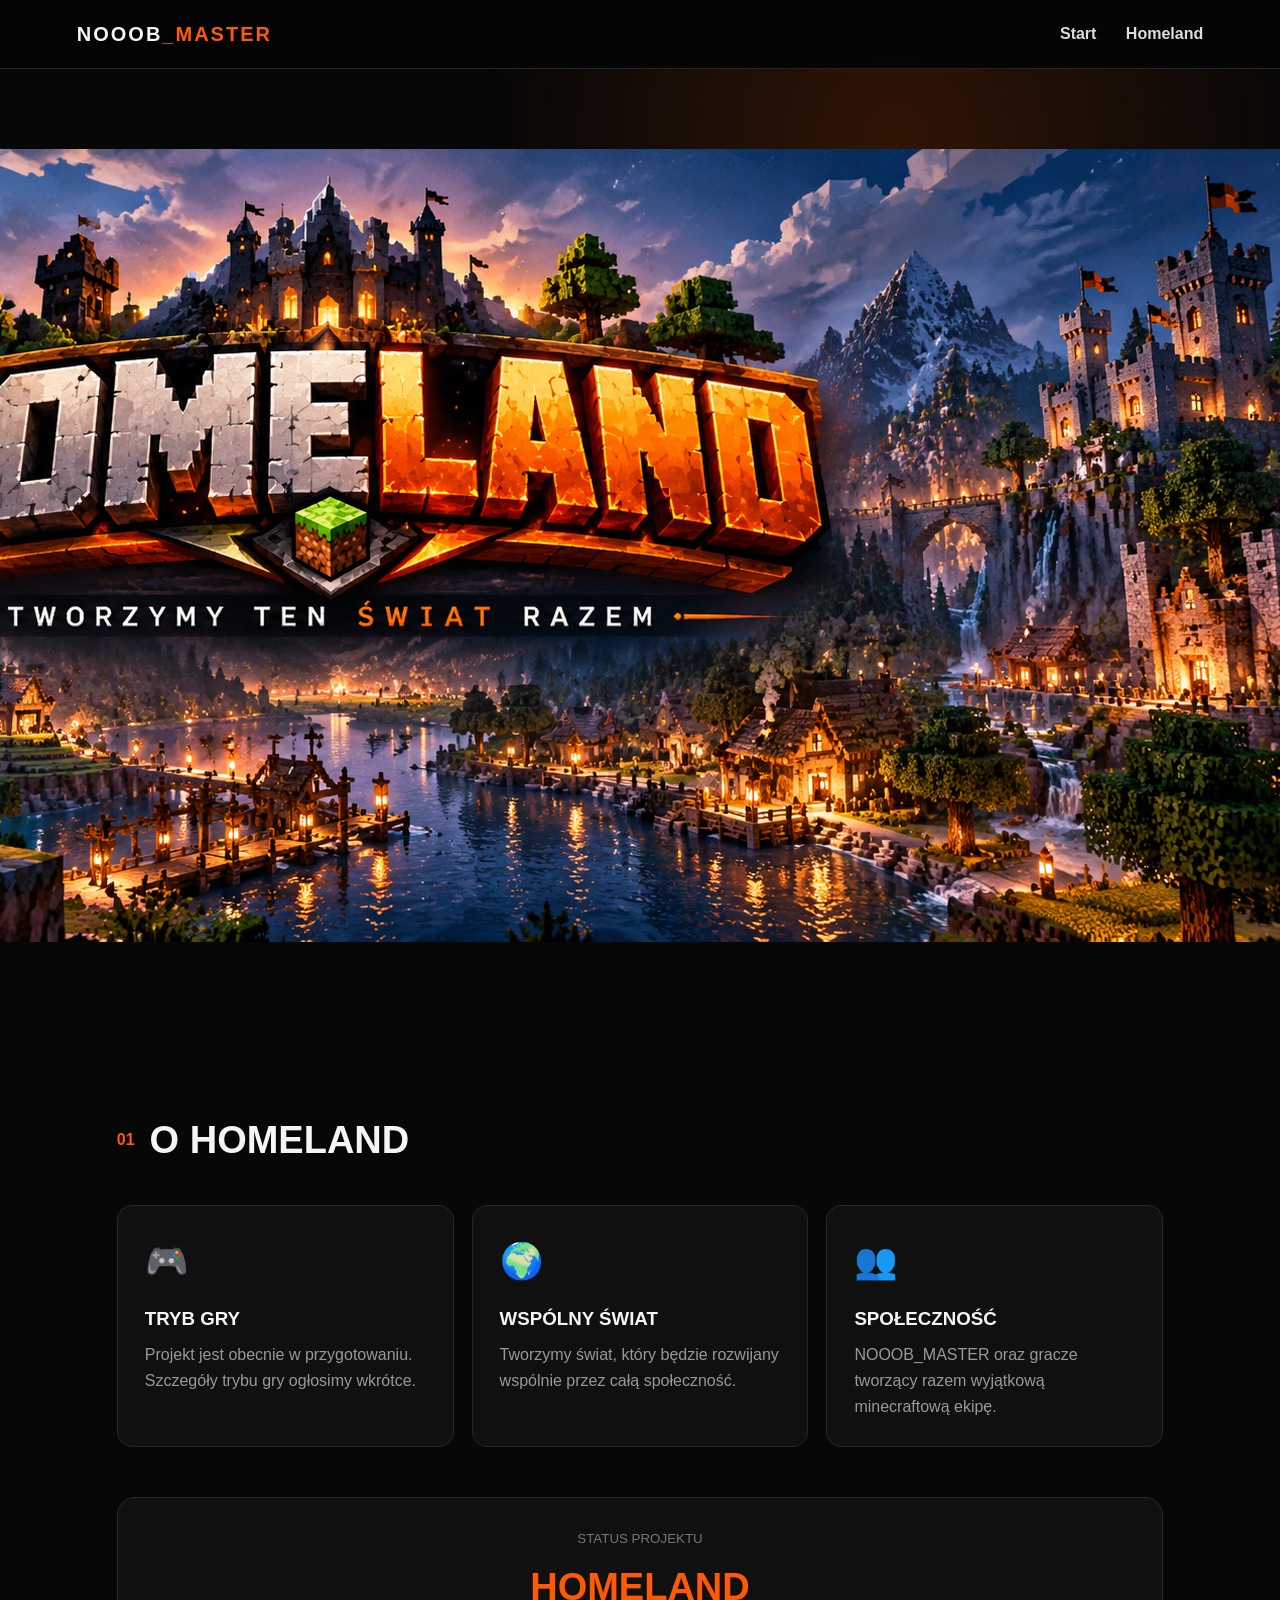
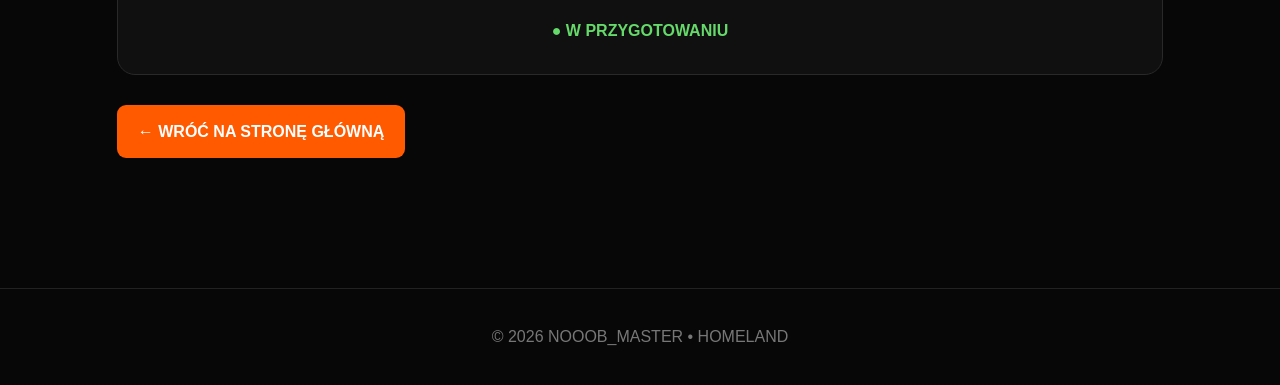
==== homeland.html @ eb206caf "Update homeland.html" ====
<!DOCTYPE html>
<html lang="pl">
<head>
  <meta charset="UTF-8">
  <meta name="viewport" content="width=device-width, initial-scale=1.0">

  <title>HOMELAND | NOOOB_MASTER</title>

  <style>
    * {
      box-sizing: border-box;
      margin: 0;
      padding: 0;
    }

    html {
      scroll-behavior: smooth;
    }

    body {
      font-family: Arial, Helvetica, sans-serif;
      background: #070707;
      color: #f5f5f5;
      line-height: 1.6;
    }

    body::before {
      content: "";
      position: fixed;
      inset: 0;
      pointer-events: none;
      background:
        radial-gradient(circle at 70% 15%, #301506 0, transparent 35%),
        radial-gradient(circle at 15% 80%, #151515 0, transparent 40%);
      z-index: -1;
    }

    nav {
      position: sticky;
      top: 0;
      z-index: 10;
      display: flex;
      justify-content: space-between;
      align-items: center;
      padding: 18px 6%;
      background: rgba(5,5,5,.9);
      backdrop-filter: blur(12px);
      border-bottom: 1px solid #252525;
    }

    .logo {
      font-weight: 900;
      letter-spacing: 2px;
      font-size: 20px;
    }

    .logo span {
      color: #ff5a00;
    }

    nav a {
      color: #ddd;
      text-decoration: none;
      margin-left: 25px;
      font-weight: 700;
    }

    nav a:hover {
      color: #ff5a00;
    }

    .hero {
      min-height: 70vh;
      display: flex;
      align-items: center;
      justify-content: center;
      text-align: center;
      padding: 80px 6%;
    }

    .hero-content {
      max-width: 900px;
    }

    .badge {
      display: inline-block;
      padding: 8px 14px;
      border: 1px solid #71300d;
      border-radius: 30px;
      color: #ff7a22;
      background: #160b05;
      font-size: 13px;
      font-weight: 800;
      letter-spacing: 1px;
      margin-bottom: 20px;
    }

    h1 {
      font-size: clamp(50px, 9vw, 110px);
      line-height: .95;
      margin-bottom: 25px;
    }

    h1 span {
      color: #ff5a00;
      text-shadow: 0 0 30px #ff5a002d;
    }

    .hero p {
      color: #aaa;
      font-size: 19px;
      max-width: 700px;
      margin: auto;
    }

    .section {
      max-width: 1200px;
      margin: auto;
      padding: 80px 6%;
    }

    .section-title {
      display: flex;
      align-items: center;
      gap: 15px;
      margin-bottom: 35px;
    }

    .section-title span {
      color: #ff5a00;
      font-weight: 900;
    }

    h2 {
      font-size: 38px;
    }

    .cards {
      display: grid;
      grid-template-columns: repeat(3, 1fr);
      gap: 18px;
    }

    .card {
      background: #101010;
      border: 1px solid #292929;
      border-radius: 15px;
      padding: 27px;
      transition: .2s;
    }

    .card:hover {
      border-color: #ff5a00;
      transform: translateY(-4px);
    }

    .card .icon {
      font-size: 35px;
      margin-bottom: 15px;
    }

    .card h3 {
      margin-bottom: 8px;
    }

    .card p {
      color: #999;
    }

    .status {
      background: #101010;
      border: 1px solid #292929;
      border-radius: 18px;
      padding: 30px;
      margin-top: 50px;
      text-align: center;
    }

    .status small {
      color: #777;
      display: block;
      margin-bottom: 8px;
    }

    .status strong {
      display: block;
      color: #ff5a00;
      font-size: 38px;
    }

    .online {
      color: #65d96a;
      font-weight: 700;
    }

    .btn {
      display: inline-block;
      padding: 14px 21px;
      border-radius: 9px;
      text-decoration: none;
      font-weight: 800;
      margin-top: 30px;
    }

    .primary {
      background: #ff5a00;
      color: white;
    }

    .primary:hover {
      transform: translateY(-2px);
    }

    footer {
      border-top: 1px solid #222;
      padding: 35px 6%;
      color: #777;
      text-align: center;
      margin-top: 50px;
    }

    @media (max-width: 850px) {
      nav {
        display: none;
      }

      .cards {
        grid-template-columns: 1fr;
      }

      .hero {
        padding-top: 60px;
      }
      
.hero {
  display: block !important;
  width: 100% !important;
  max-width: 100% !important;
  margin: 0 !important;
  padding-left: 20px;
  padding-right: 20px;
  box-sizing: border-box;
  overflow: hidden;
}

.homeland-banner {
    display: block !important;
    width: 750px !important;
    max-width: 750px !important;
  margin: 0 auto 35px;
  box-sizing: border-box;
  border-radius: 20px;
  overflow: hidden;
  border: 2px solid #ff5a00;
  box-shadow: 0 20px 70px rgba(0,0,0,.6);
}

.homeland-banner img {
  display: block;
  width: 100%;
  height: 420px;
  object-fit: cover;
}

.hero-content {
  display: block;
  width: 100%;
  max-width: 1200px;
  margin: 0 auto;
  box-sizing: border-box;
}
.homeland-banner {
  width: 100%;
  margin: 0 auto 35px;
  border-radius: 20px;
  overflow: hidden;
  border: 2px solid #ff5a00;
  box-shadow: 0 20px 70px rgba(0,0,0,.6);
}

.homeland-banner img {
  display: block;
  width: 100%;
  height: 420px;
  object-fit: cover;
}
@media (max-width: 850px) {
  .homeland-banner img {
    height: 220px;
  }
}
    }
  </style>
</head>

<body>

  <nav>
    <div class="logo">NOOOB<span>_MASTER</span></div>

    <div>
      <a href="index.html">Start</a>
      <a href="#info">Homeland</a>
    </div>
  </nav>

  <section class="hero">
    <div class="homeland-banner">
  <img src="homeland-banner.png" alt="HOMELAND - NOOOB_MASTER">
</div>
    <div class="hero-content">

      <div class="badge">⛏️ MINECRAFT • HOMELAND • COMMUNITY</div>

      <h1>
        WITAJ W<br>
        <span>HOMELAND</span>
      </h1>

      <p>
        Nasza wspólna minecraftowa przygoda.
        Budujemy świat od podstaw i tworzymy miejsce
        dla graczy, którzy chcą dobrze się bawić.
      </p>

      <a class="btn primary" href="#info">
        ⛏️ POZNAJ HOMELAND
      </a>

    </div>
  </section>

  <section id="info" class="section">

    <div class="section-title">
      <span>01</span>
      <h2>O HOMELAND</h2>
    </div>

    <div class="cards">

      <div class="card">
        <div class="icon">🎮</div>
        <h3>TRYB GRY</h3>
        <p>
          Projekt jest obecnie w przygotowaniu.
          Szczegóły trybu gry ogłosimy wkrótce.
        </p>
      </div>

      <div class="card">
        <div class="icon">🌍</div>
        <h3>WSPÓLNY ŚWIAT</h3>
        <p>
          Tworzymy świat, który będzie rozwijany
          wspólnie przez całą społeczność.
        </p>
      </div>

      <div class="card">
        <div class="icon">👥</div>
        <h3>SPOŁECZNOŚĆ</h3>
        <p>
          NOOOB_MASTER oraz gracze tworzący
          razem wyjątkową minecraftową ekipę.
        </p>
      </div>

    </div>

    <div class="status">
      <small>STATUS PROJEKTU</small>
      <strong>HOMELAND</strong>
      <span class="online">● W PRZYGOTOWANIU</span>
    </div>

    <a class="btn primary" href="index.html">
      ← WRÓĆ NA STRONĘ GŁÓWNĄ
    </a>

  </section>

  <footer>
    © 2026 NOOOB_MASTER • HOMELAND
  </footer>

</body>
</html>
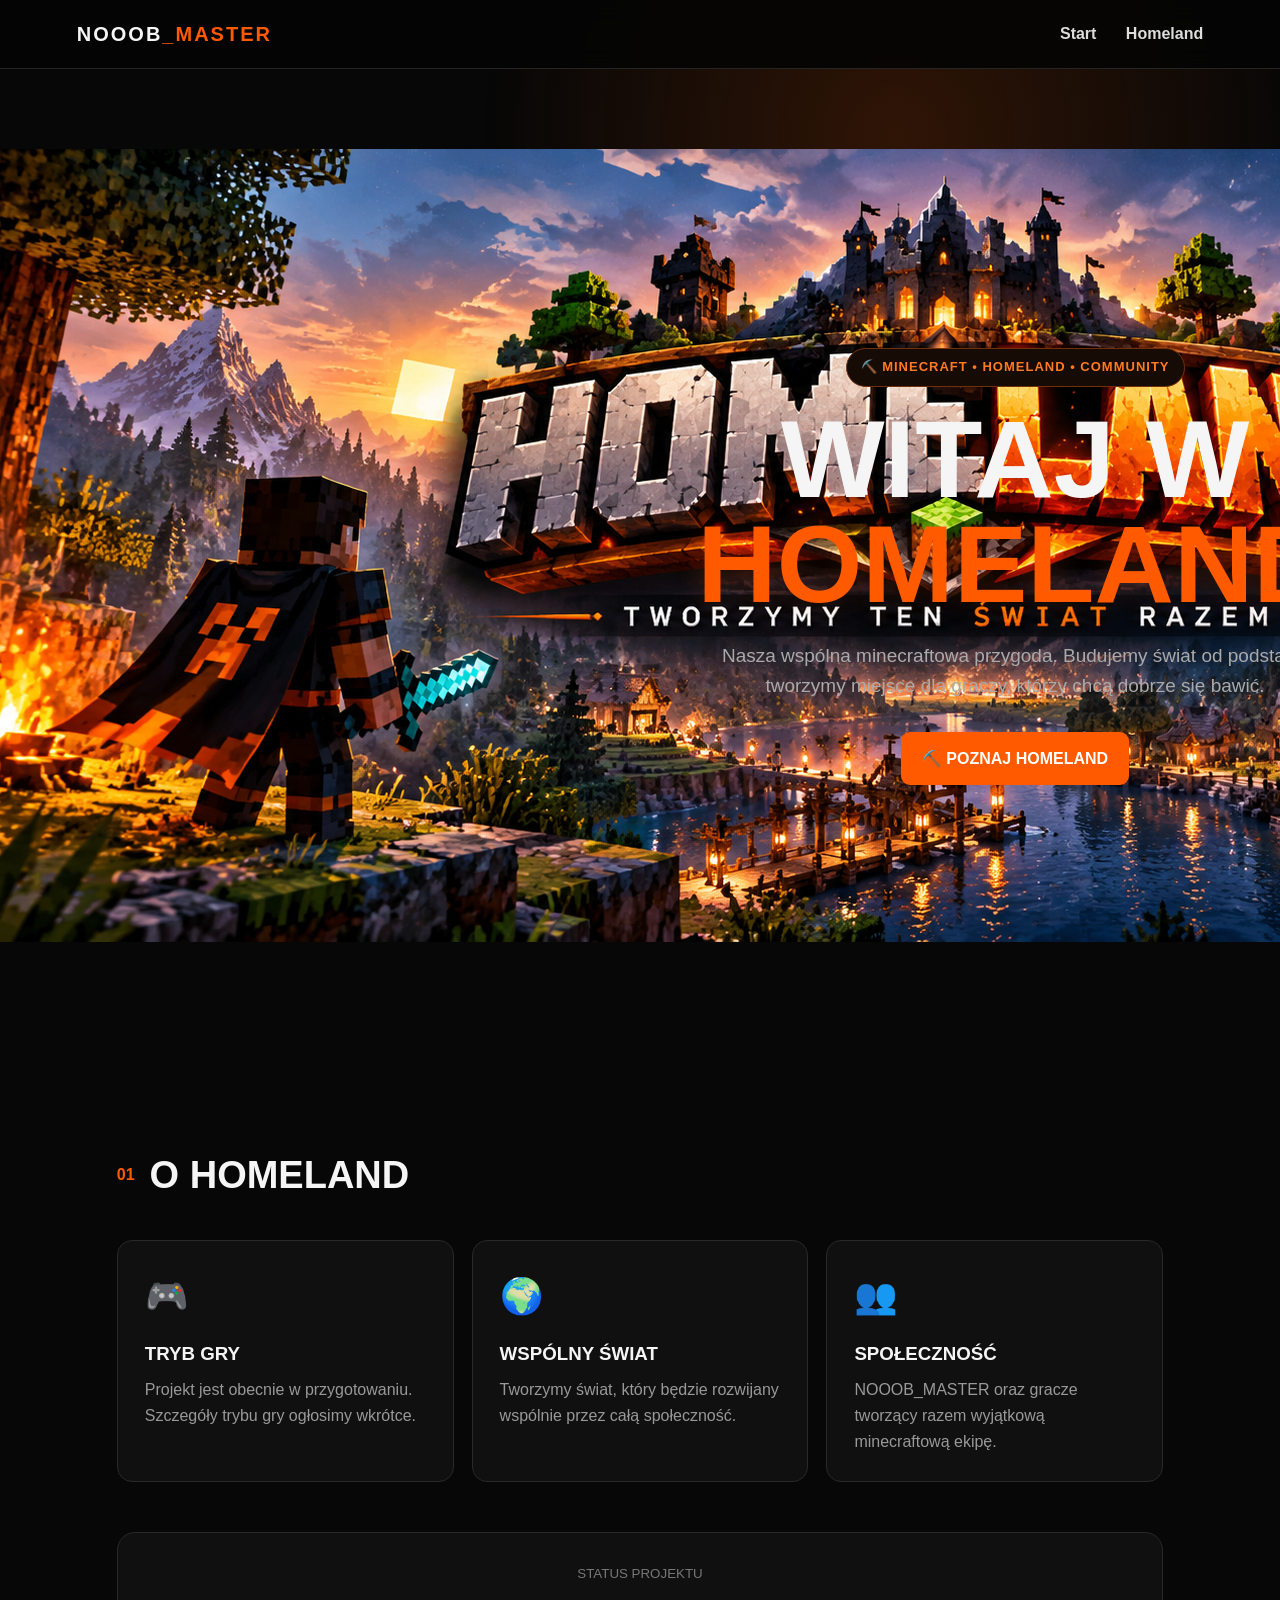
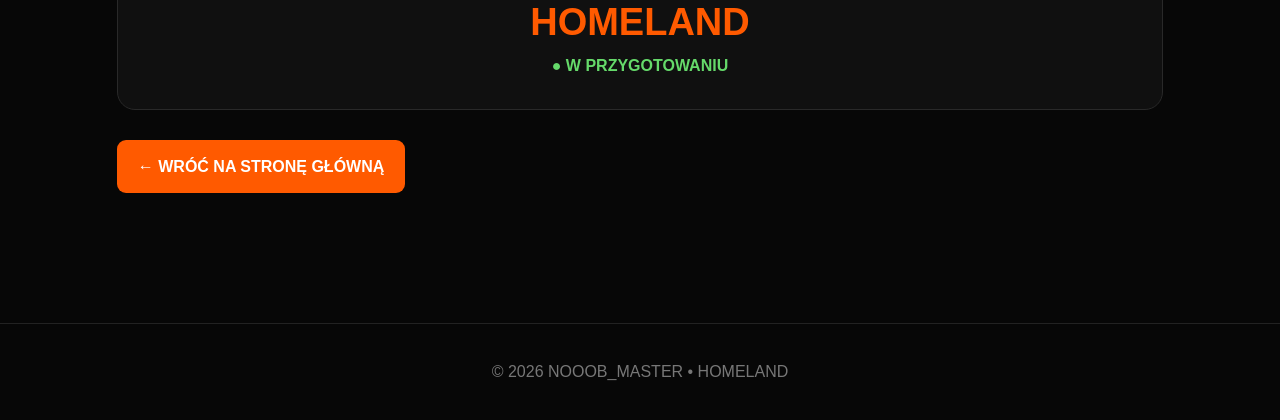
==== commit 016ec250: "Update homeland.html" ====
--- a/homeland.html
+++ b/homeland.html
@@ -305,7 +305,7 @@
   </nav>
 
   <section class="hero">
-    <div class="homeland-banner">
+    <div class="homeland-banner" style="width: 750px !important; max-width: 750px !important; margin: 0 auto 35px !important;">
   <img src="homeland-banner.png" alt="HOMELAND - NOOOB_MASTER">
 </div>
     <div class="hero-content">
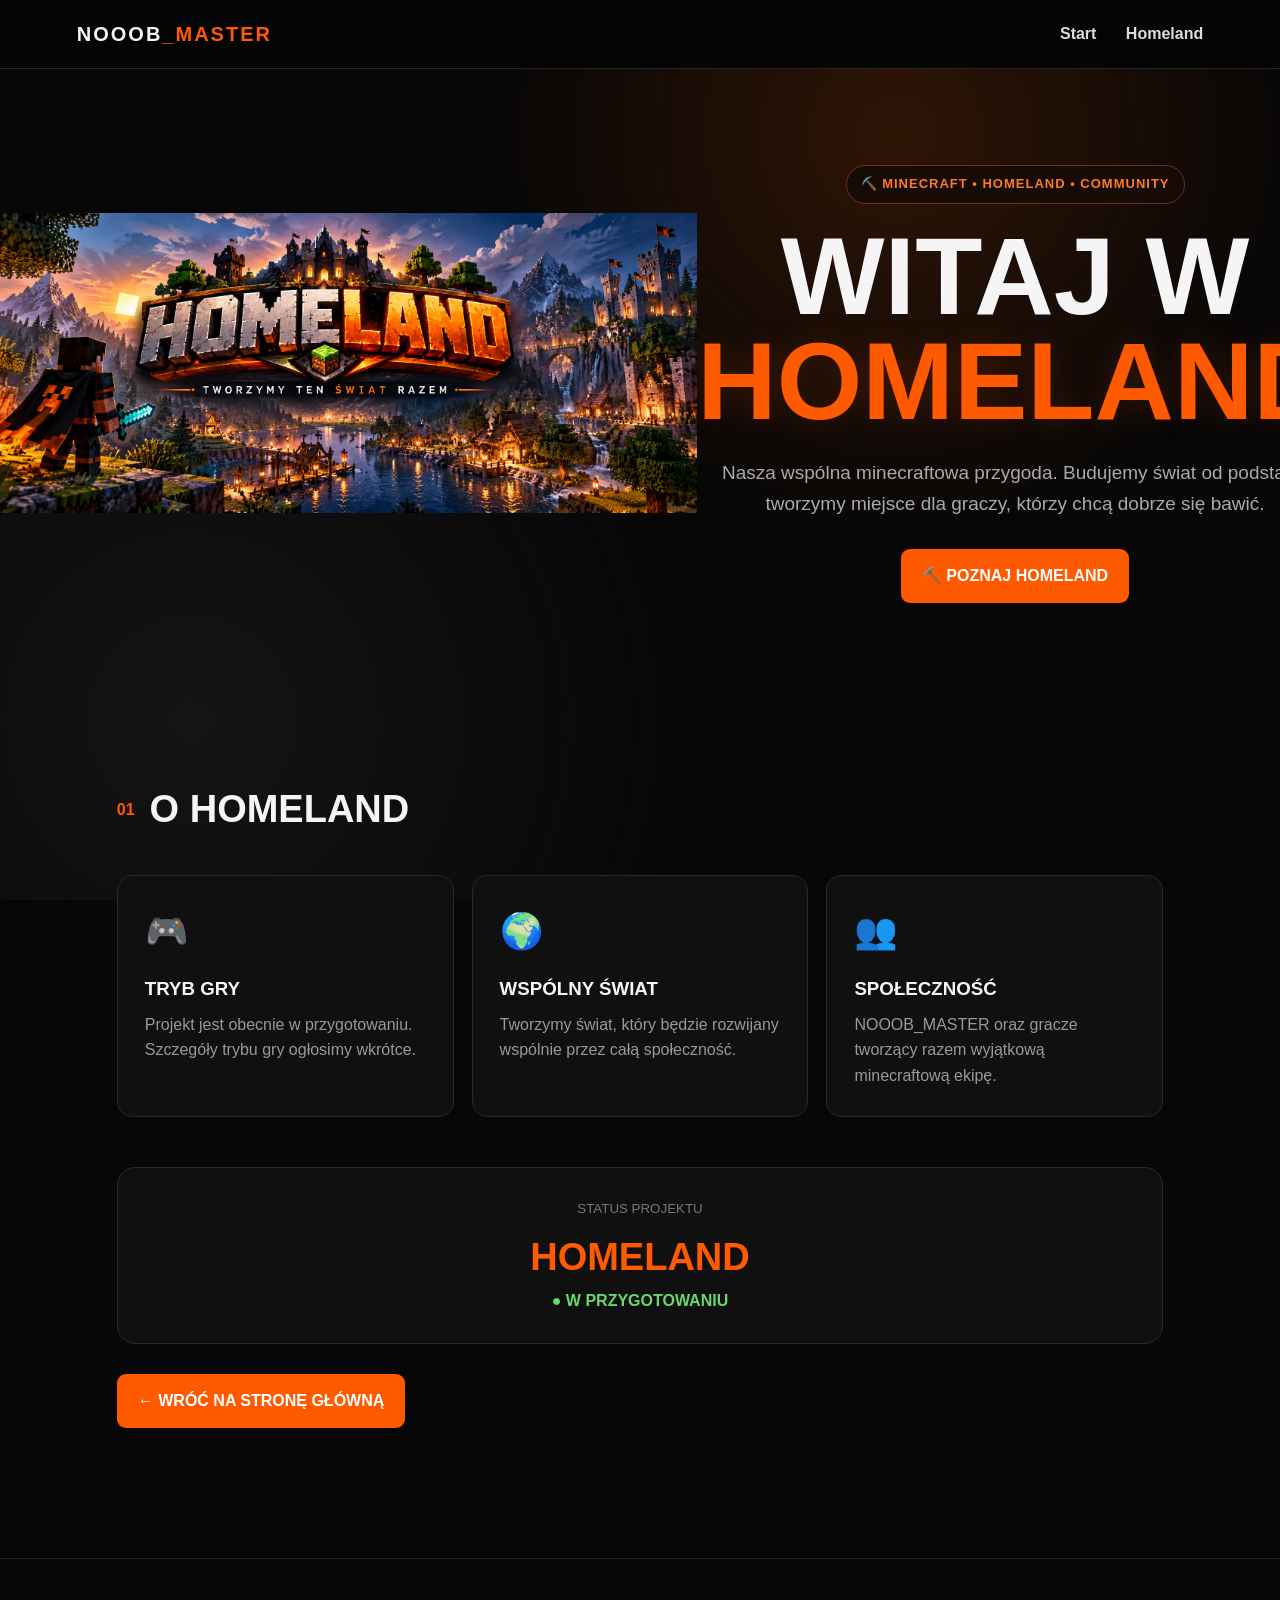
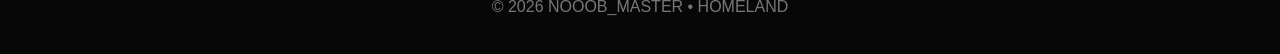
==== commit b880aa3e: "Update homeland.html" ====
--- a/homeland.html
+++ b/homeland.html
@@ -305,8 +305,8 @@
   </nav>
 
   <section class="hero">
-    <div class="homeland-banner" style="width: 750px !important; max-width: 750px !important; margin: 0 auto 35px !important;">
-  <img src="homeland-banner.png" alt="HOMELAND - NOOOB_MASTER">
+   <div class="homeland-banner" style="width: 750px !important; max-width: 750px !important; min-width: 0 !important; flex: 0 0 750px !important; align-self: center !important; margin: 0 auto 35px !important;">
+  <img src="homeland-banner.png" alt="HOMELAND - NOOOB_MASTER" style="width: 100% !important; height: 300px !important; object-fit: cover !important;">
 </div>
     <div class="hero-content">
 
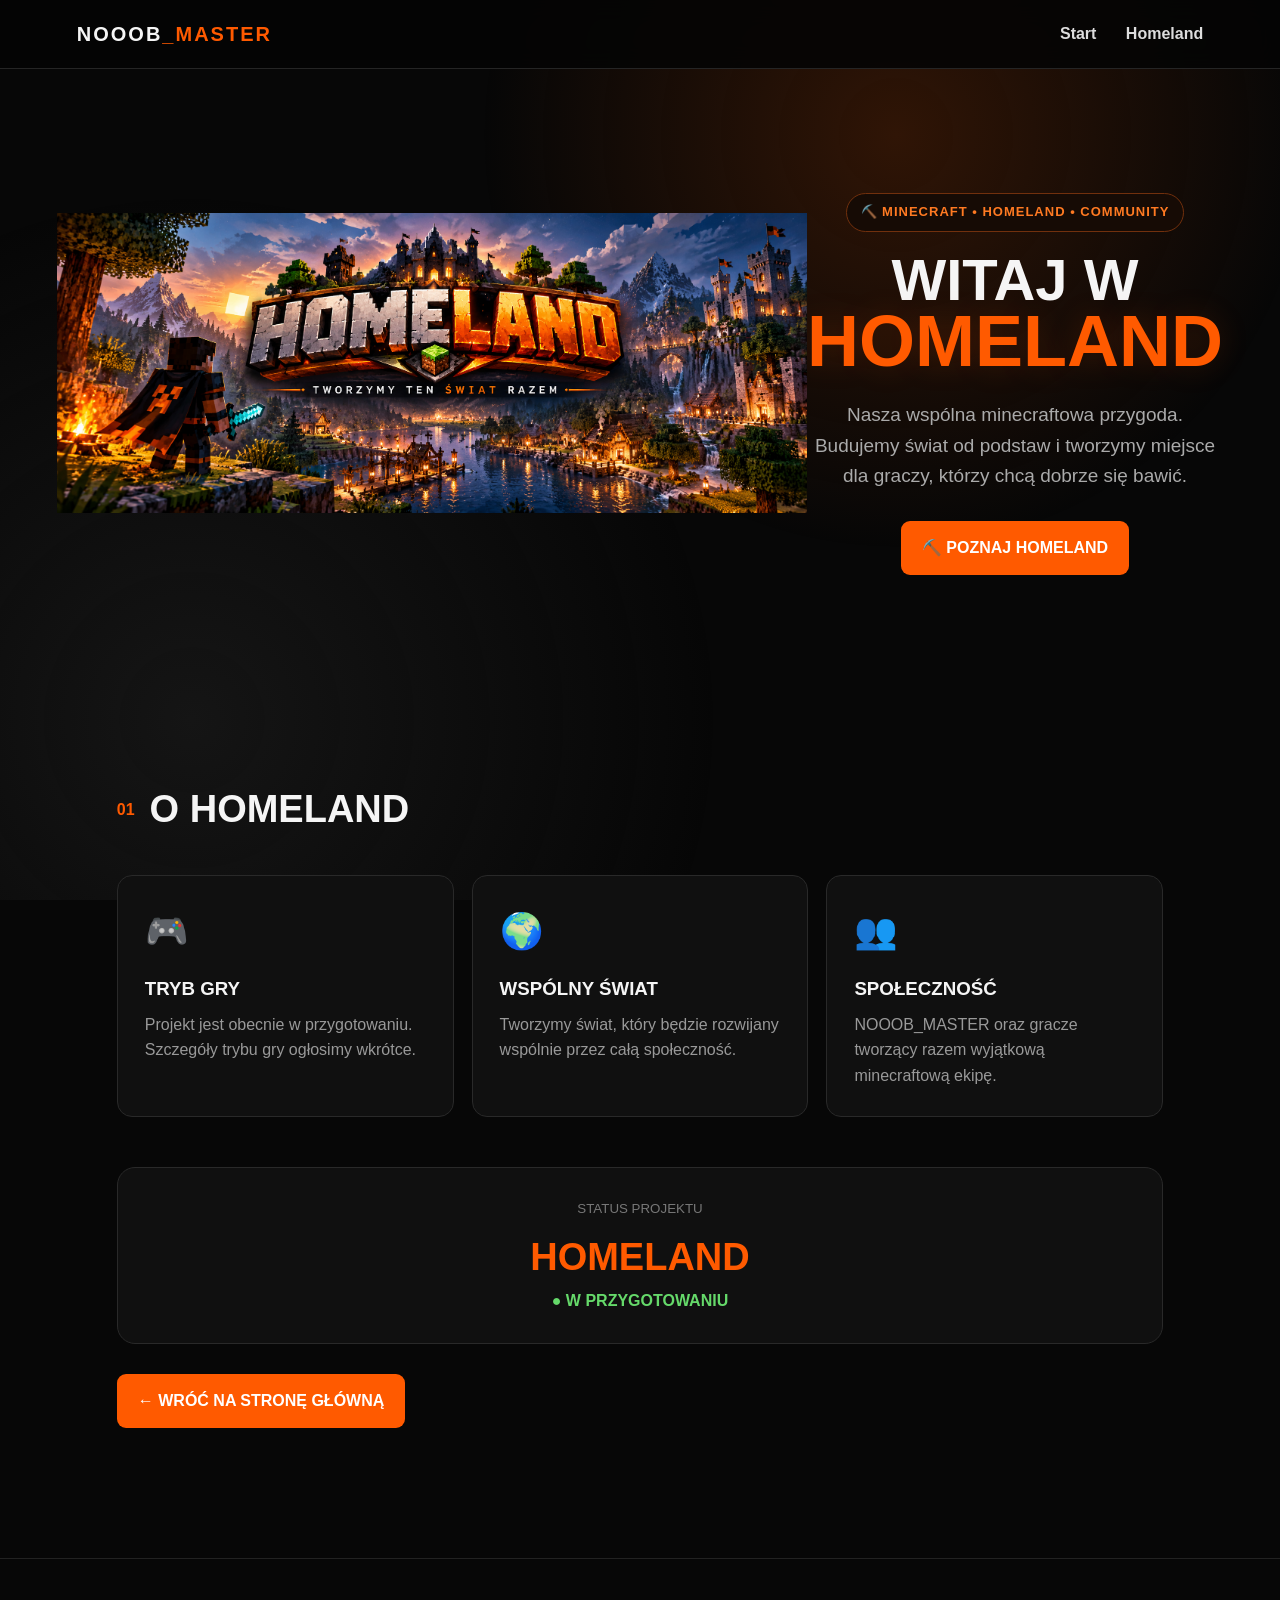
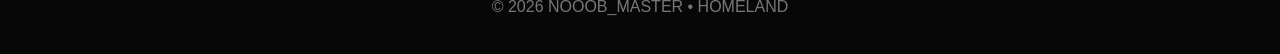
==== commit dd489569: "Update homeland.html" ====
--- a/homeland.html
+++ b/homeland.html
@@ -312,10 +312,10 @@
 
       <div class="badge">⛏️ MINECRAFT • HOMELAND • COMMUNITY</div>
 
-      <h1>
-        WITAJ W<br>
-        <span>HOMELAND</span>
-      </h1>
+      <h1 style="font-size: 58px !important; line-height: 0.95 !important;">
+    WITAJ W<br>
+    <span style="font-size: 72px !important;">HOMELAND</span>
+</h1>
 
       <p>
         Nasza wspólna minecraftowa przygoda.
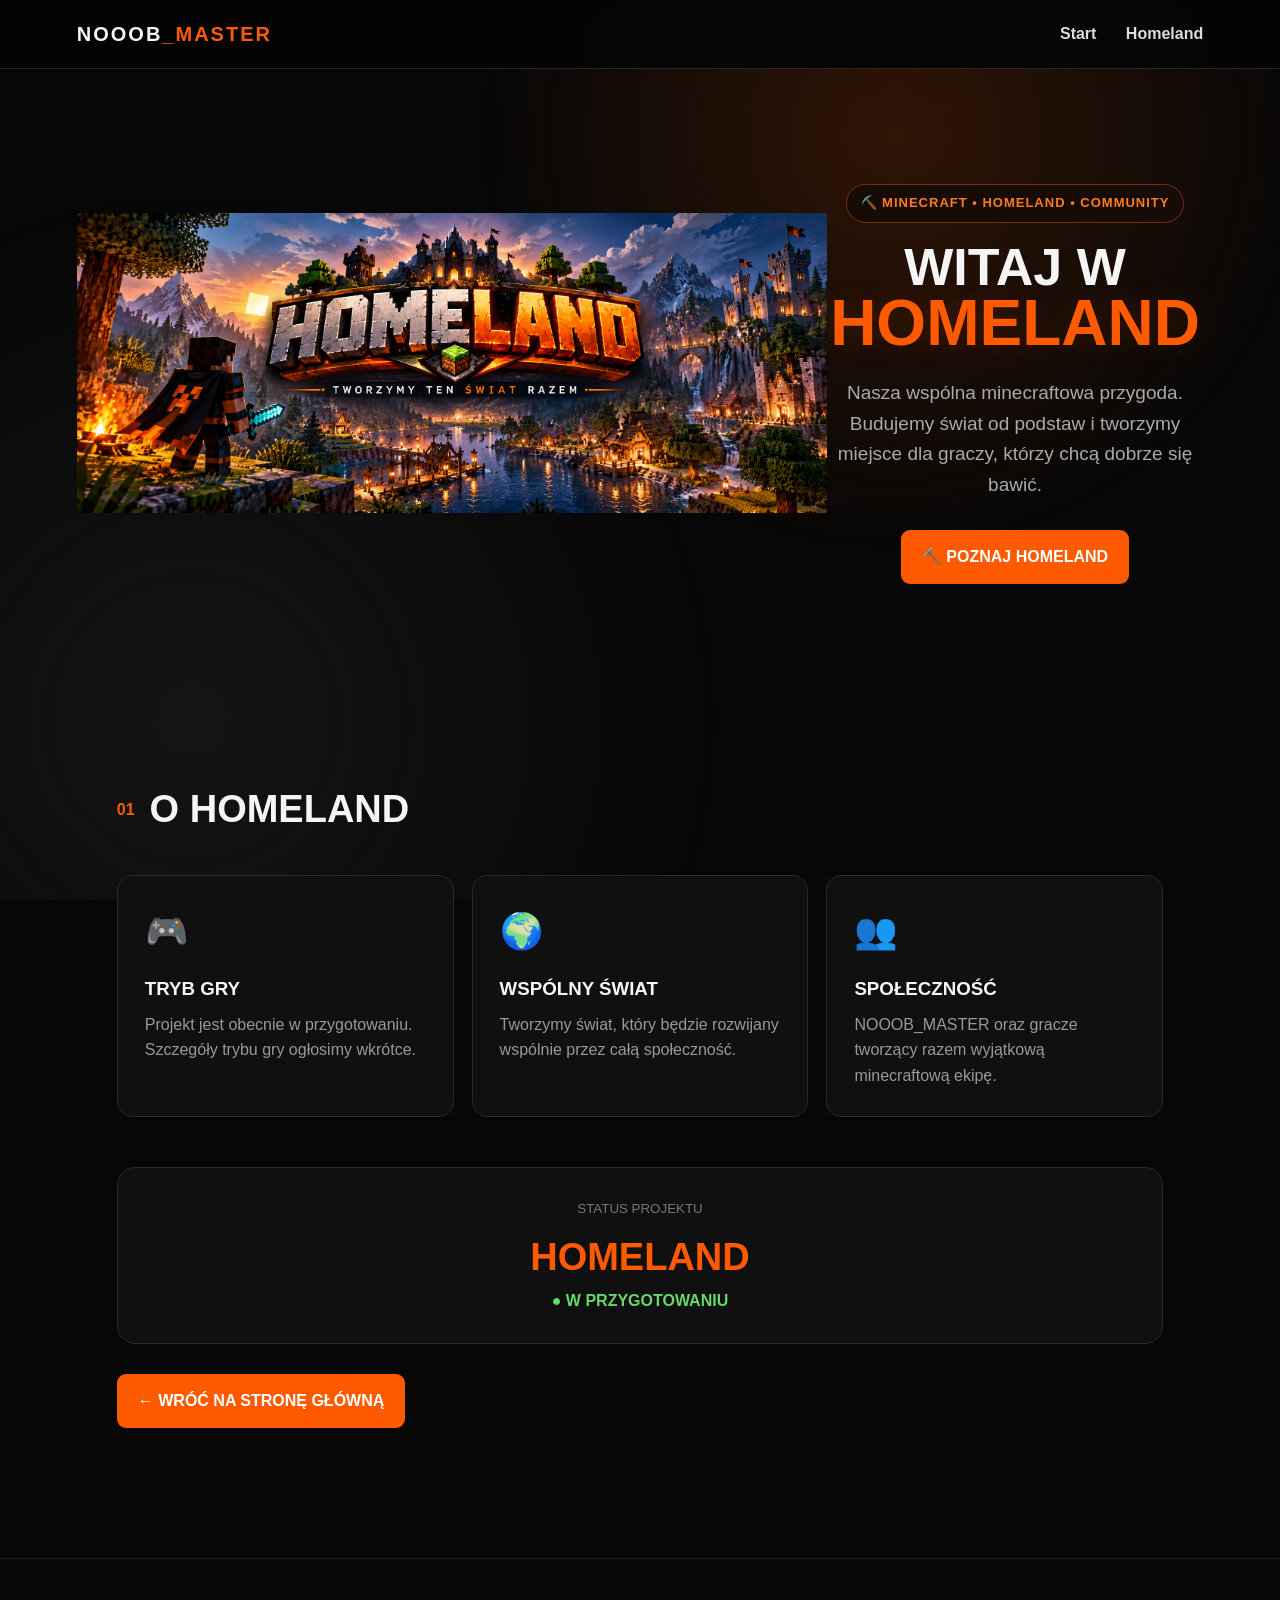
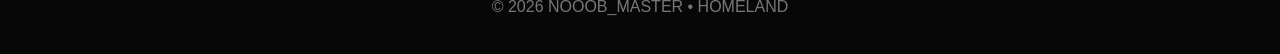
==== commit b5480331: "Update homeland.html" ====
--- a/homeland.html
+++ b/homeland.html
@@ -312,9 +312,9 @@
 
       <div class="badge">⛏️ MINECRAFT • HOMELAND • COMMUNITY</div>
 
-      <h1 style="font-size: 58px !important; line-height: 0.95 !important;">
+      <h1 style="font-size: 52px !important; line-height: 0.95 !important;">
     WITAJ W<br>
-    <span style="font-size: 72px !important;">HOMELAND</span>
+    <span style="font-size: 64px !important;">HOMELAND</span>
 </h1>
 
       <p>
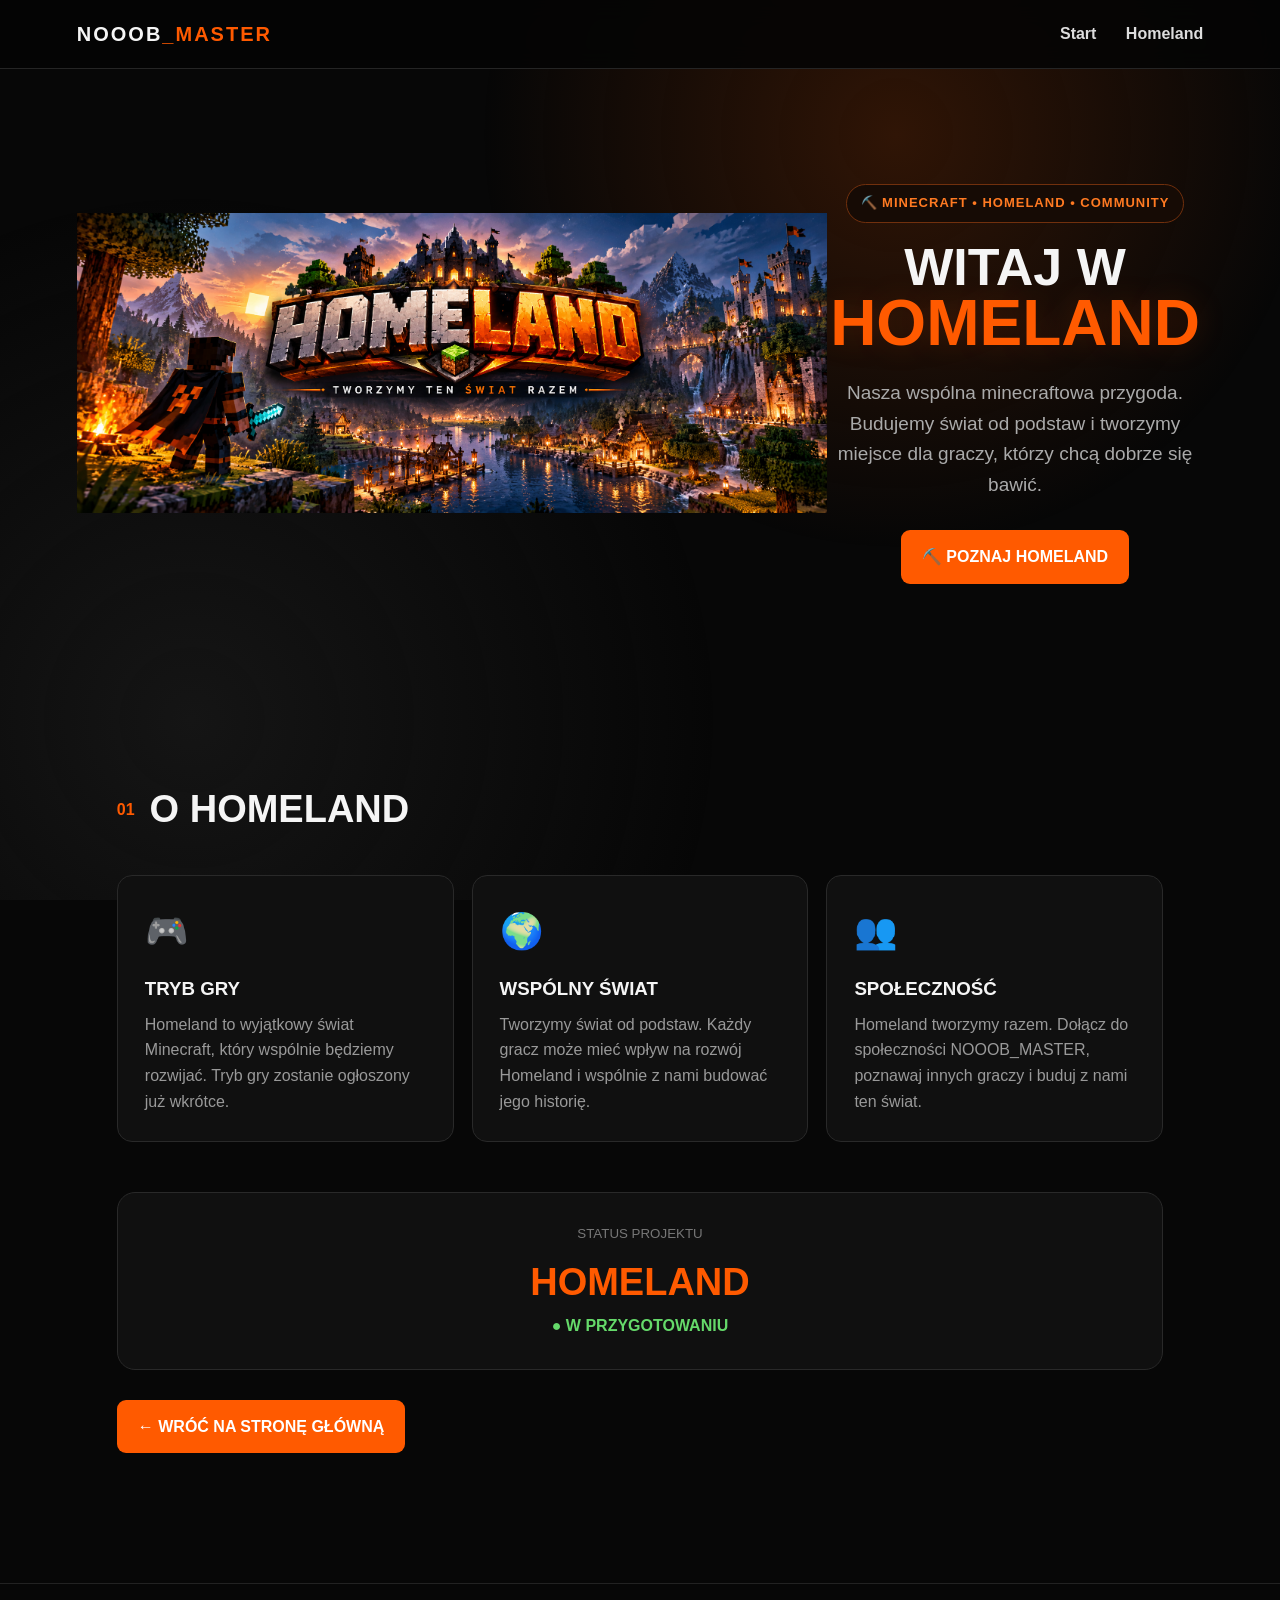
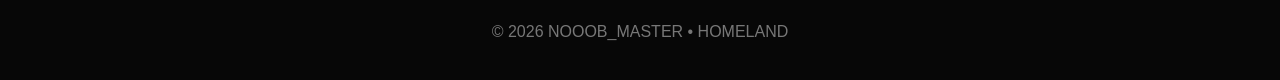
==== commit fc861cbf: "Update homeland.html" ====
--- a/homeland.html
+++ b/homeland.html
@@ -340,31 +340,34 @@
     <div class="cards">
 
       <div class="card">
-        <div class="icon">🎮</div>
-        <h3>TRYB GRY</h3>
-        <p>
-          Projekt jest obecnie w przygotowaniu.
-          Szczegóły trybu gry ogłosimy wkrótce.
-        </p>
-      </div>
+    <div class="icon">🎮</div>
+    <h3>TRYB GRY</h3>
+    <p>
+        Homeland to wyjątkowy świat Minecraft,
+        który wspólnie będziemy rozwijać.
+        Tryb gry zostanie ogłoszony już wkrótce.
+    </p>
+</div>
 
       <div class="card">
-        <div class="icon">🌍</div>
-        <h3>WSPÓLNY ŚWIAT</h3>
-        <p>
-          Tworzymy świat, który będzie rozwijany
-          wspólnie przez całą społeczność.
-        </p>
-      </div>
+    <div class="icon">🌍</div>
+    <h3>WSPÓLNY ŚWIAT</h3>
+    <p>
+        Tworzymy świat od podstaw.
+        Każdy gracz może mieć wpływ na rozwój Homeland
+        i wspólnie z nami budować jego historię.
+    </p>
+</div>
 
       <div class="card">
-        <div class="icon">👥</div>
-        <h3>SPOŁECZNOŚĆ</h3>
-        <p>
-          NOOOB_MASTER oraz gracze tworzący
-          razem wyjątkową minecraftową ekipę.
-        </p>
-      </div>
+    <div class="icon">👥</div>
+    <h3>SPOŁECZNOŚĆ</h3>
+    <p>
+        Homeland tworzymy razem.
+        Dołącz do społeczności NOOOB_MASTER,
+        poznawaj innych graczy i buduj z nami ten świat.
+    </p>
+</div>
 
     </div>
 
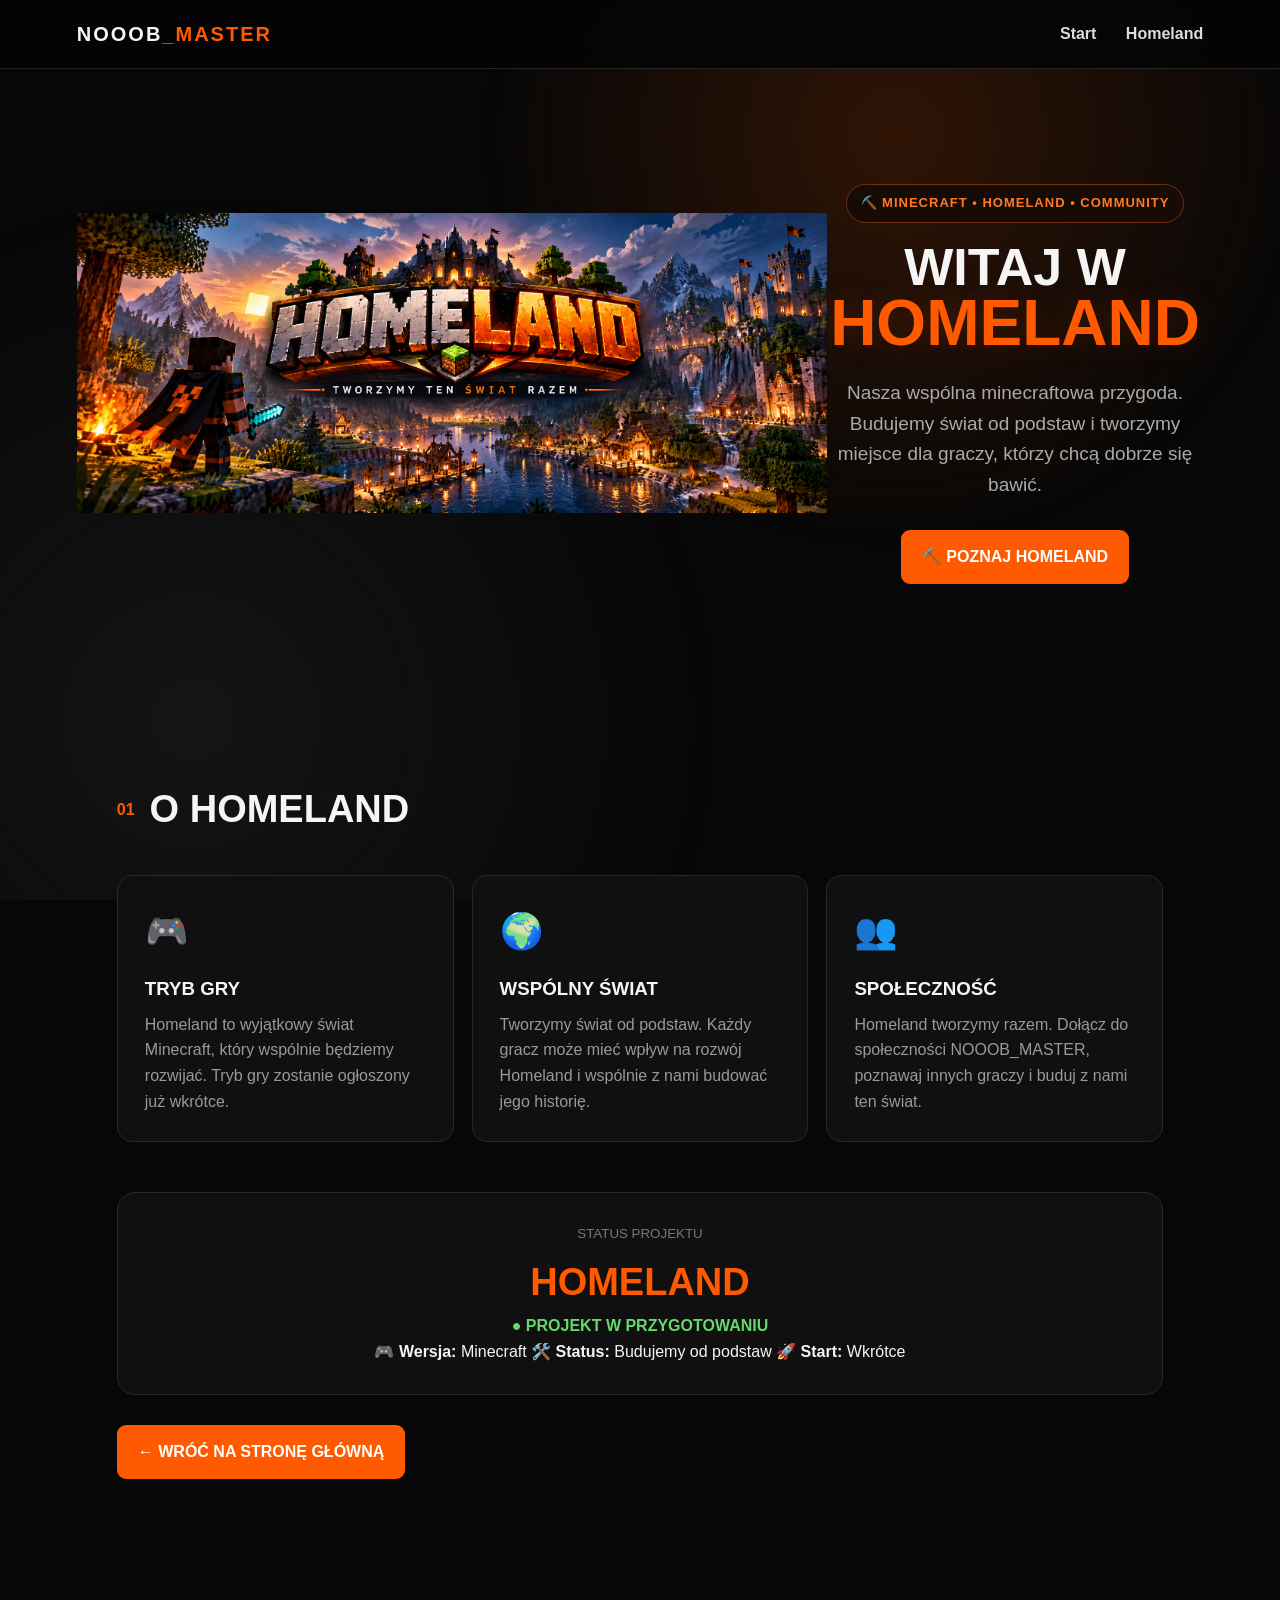
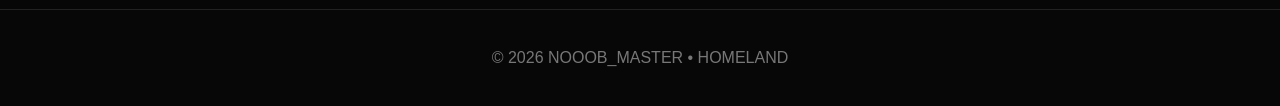
==== commit 8fe914ec: "Update homeland.html" ====
--- a/homeland.html
+++ b/homeland.html
@@ -372,10 +372,18 @@
     </div>
 
     <div class="status">
-      <small>STATUS PROJEKTU</small>
-      <strong>HOMELAND</strong>
-      <span class="online">● W PRZYGOTOWANIU</span>
-    </div>
+    <small>STATUS PROJEKTU</small>
+
+    <strong>HOMELAND</strong>
+
+    <span class="online">● PROJEKT W PRZYGOTOWANIU</span>
+
+    <div class="status-info">
+        <span><b>🎮 Wersja:</b> Minecraft</span>
+        <span><b>🛠️ Status:</b> Budujemy od podstaw</span>
+        <span><b>🚀 Start:</b> Wkrótce</span>
+    </div>
+</div>
 
     <a class="btn primary" href="index.html">
       ← WRÓĆ NA STRONĘ GŁÓWNĄ
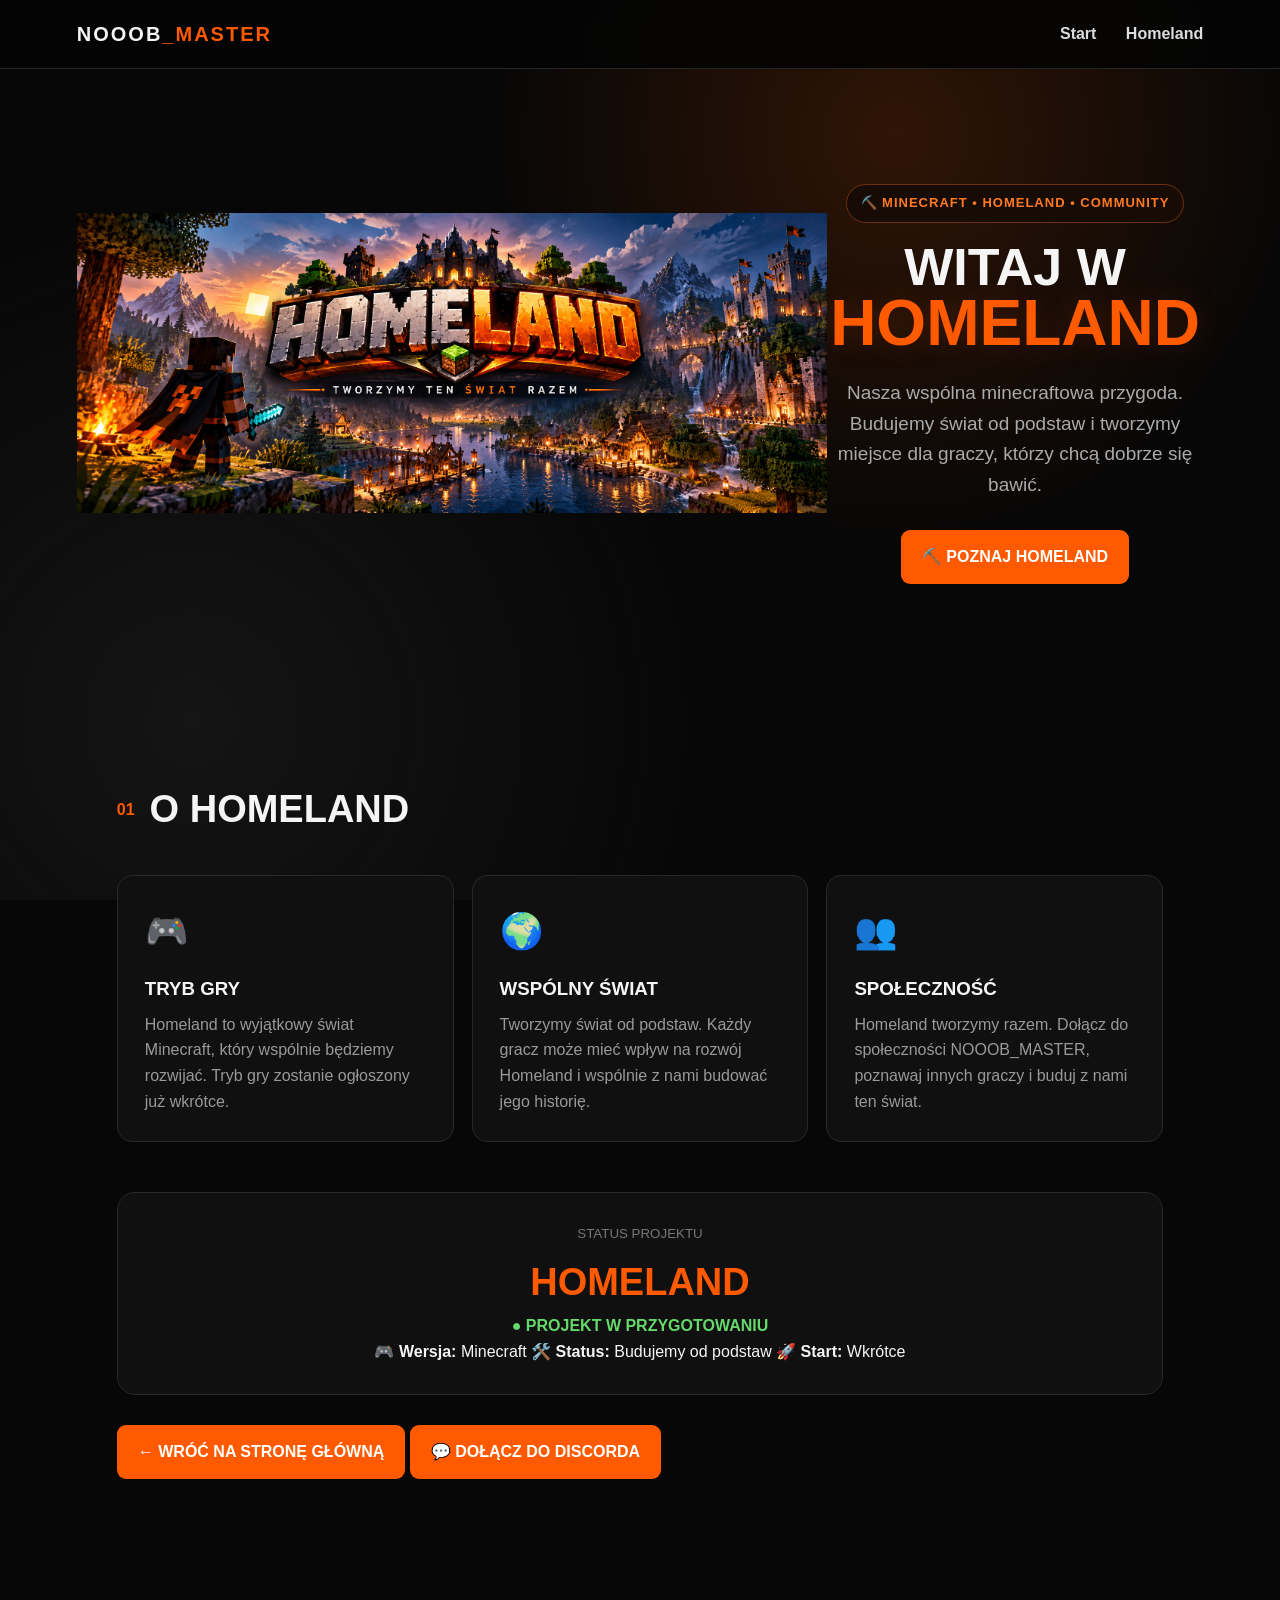
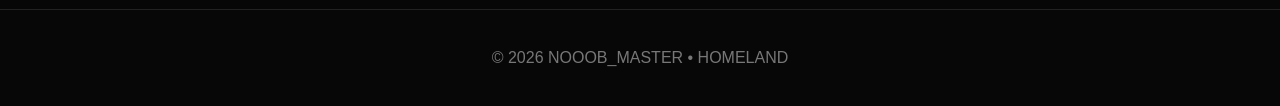
==== commit d00c4bc7: "Update homeland.html" ====
--- a/homeland.html
+++ b/homeland.html
@@ -388,7 +388,9 @@
     <a class="btn primary" href="index.html">
       ← WRÓĆ NA STRONĘ GŁÓWNĄ
     </a>
-
+<a class="btn primary" href="https://discord.gg/FSYh4bbFnY" target="_blank">
+💬 DOŁĄCZ DO DISCORDA
+</a>
   </section>
 
   <footer>
